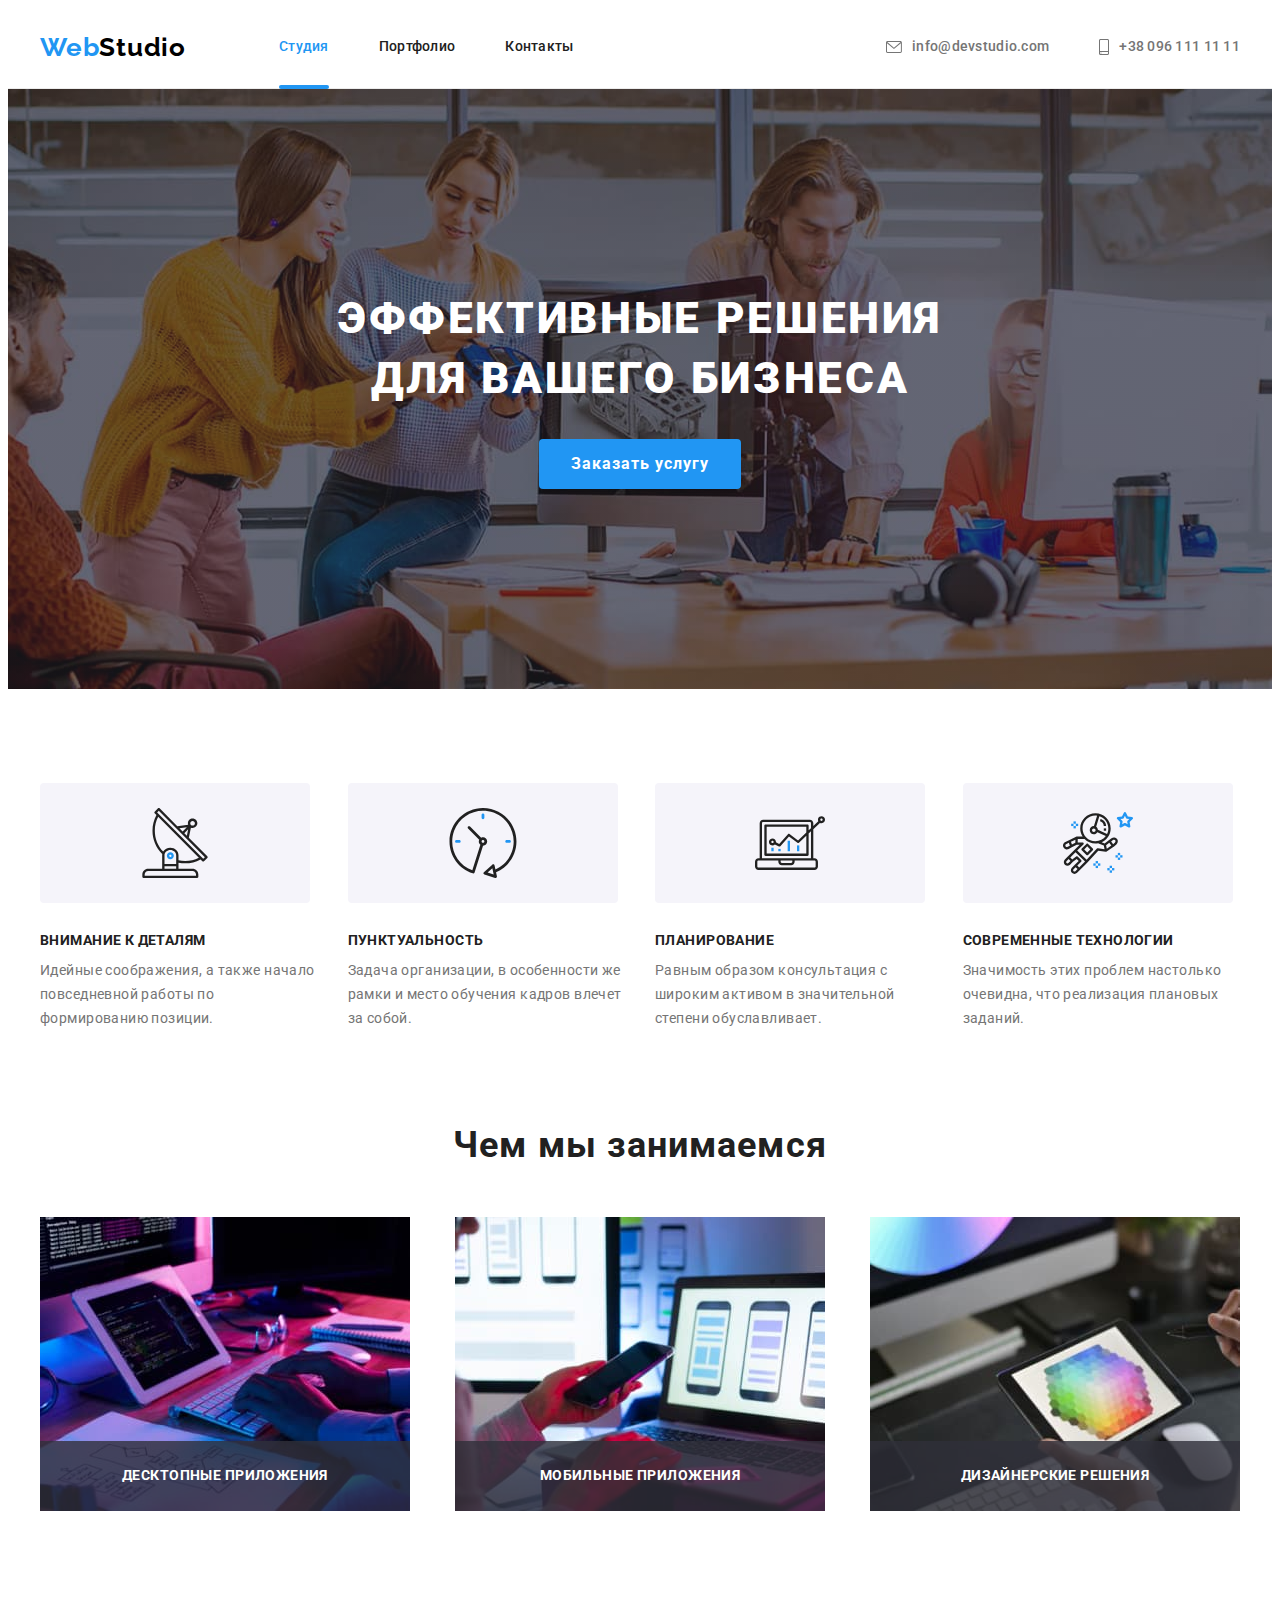
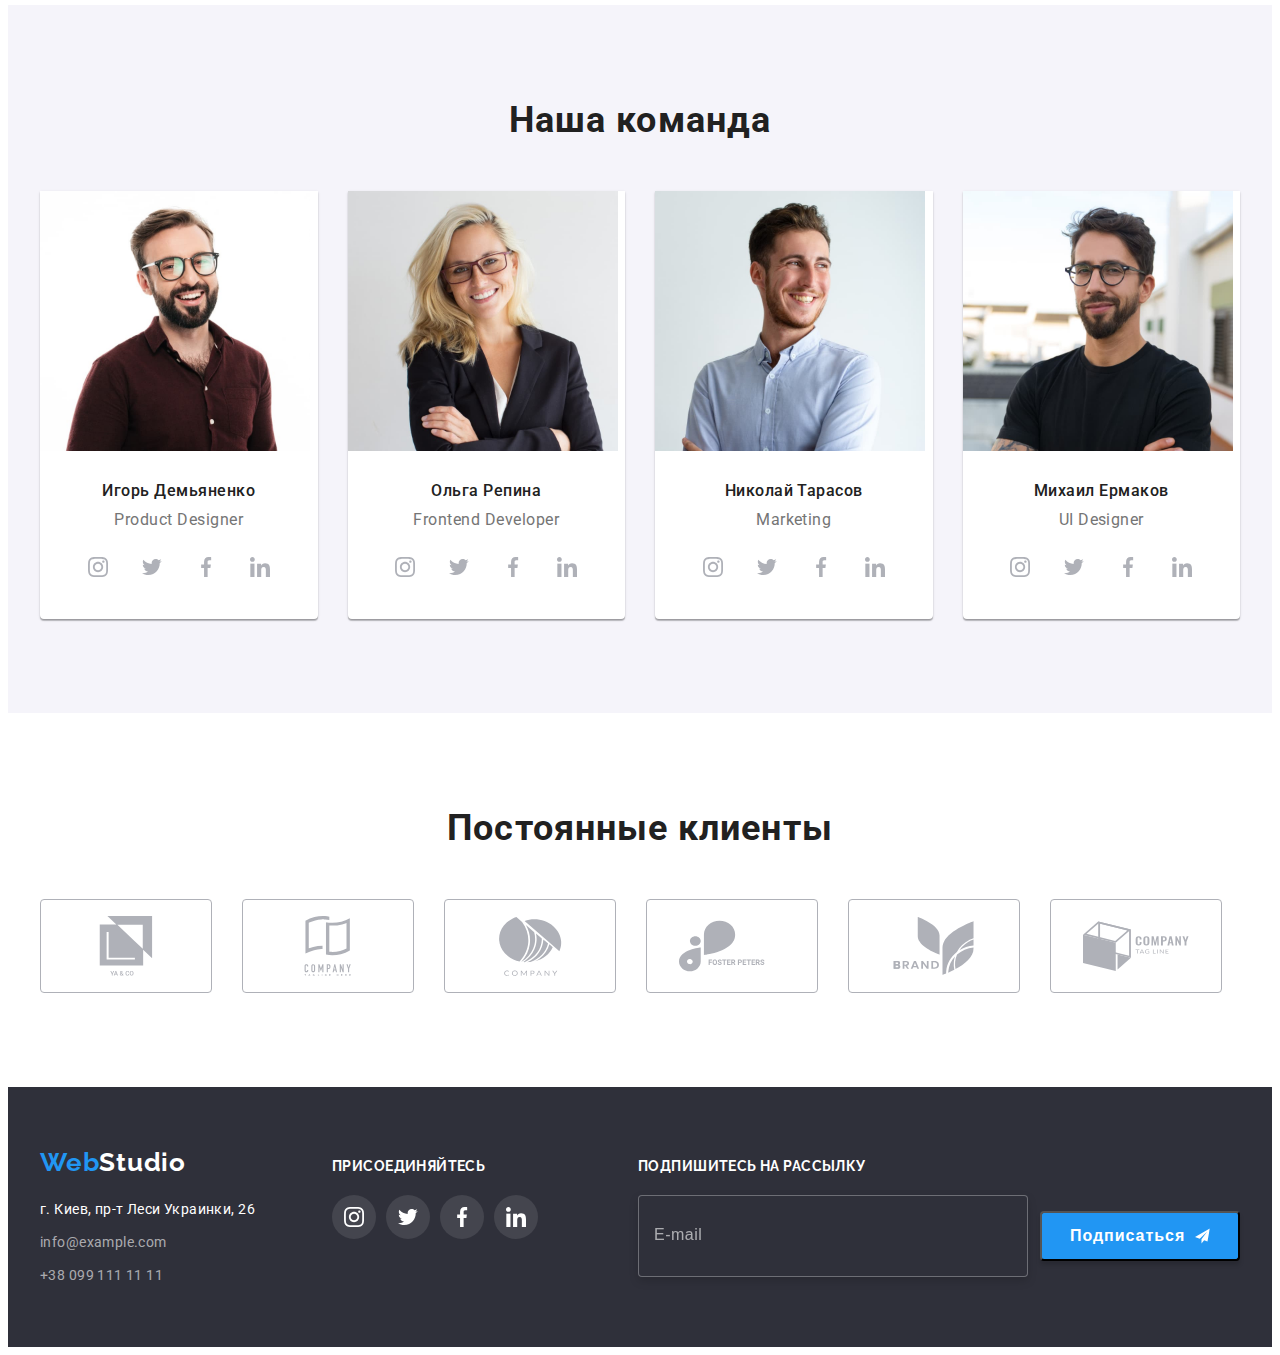
==== index.html @ 734424af "From HM#5" ====
<!DOCTYPE html>
<html lang="ru">

<head>
    <meta charset="UTF-8">
    <meta http-equiv="X-UA-Compatible" content="IE=edge">
    <meta name="viewport" content="width=device-width, initial-scale=1.0">
    <title>WebStudio</title>
    <link href="https://fonts.googleapis.com/css2?family=Raleway:wght@700&family=Roboto:wght@400;500;700;900&display=swap"
        rel="stylesheet">
    <link rel="stylesheet" href="https://cdnjs.cloudflare.com/ajax/libs/modern-normalize/1.1.0/modern-normalize.min.css"
        integrity="sha512-wpPYUAdjBVSE4KJnH1VR1HeZfpl1ub8YT/NKx4PuQ5NmX2tKuGu6U/JRp5y+Y8XG2tV+wKQpNHVUX03MfMFn9Q=="
        crossorigin="anonymous" referrerpolicy="no-referrer" />
    <link rel="stylesheet" href="./css/styles.css">
</head>

<body>

    <!-- Header -->

    <header class="page-header">
        <div class="container page-header-container">
            <nav class="navigation">
                <a class="logo-page-header link" href="./index.html" title="WebStudio">Web<span class="logo-theme-light">Studio</span></a>
                <ul class="menu list">
                    <li class="menu-item"><a class="menu-link link-current link" href="./index.html" title="Студия">Студия</a>
                    </li>
                    <li class="menu-item"><a class="menu-link link" href="./portfolio.html" title="Портфолио">Портфолио</a></li>
                    <li class="menu-item"><a class="menu-link link" href="" title="Контакты">Контакты</a></li>
                </ul>
            </nav>
            
            <ul class="list page-header-list">
                <li class="menu-item"><a class="page-header-email link" href="mailto:info@devstudio.com">
                    <svg class="email-icon">
                        <use href="./images/sprite.svg#icon-envelope"></use>
                    </svg>info@devstudio.com</a>
                </li>
                <li class="menu-item"><a class="page-header-phone-number link" href="tel:+380961111111">
                    <svg class="phone-icon">
                        <use href="./images/sprite.svg#icon-smartphone"></use>
                    </svg>+38 096 111 11 11</a>
                </li>
            </ul>
        </div>
    </header>

    <main>

        <!-- Hero -->

        <section class="hero">
            <div class="container">
                <h1 class="hero-title">Эффективные решения <span class="hero-title-part">для вашего бизнеса</span></h1>
                <button class="hero-btn" type="button" data-modal-open>Заказать услугу</button>
            </div>
        </section>

        <!-- Advantages -->

        <section class="section">
            <div class="container">
                <h2 class="visually-hidden">Преимущества</h2>
                <ul class="advantages-list list">
                    <li class="advantages-item">
                        <div class="advantages-img">
                            <svg class="advantages-icon">
                                <use href="./images/sprite.svg#icon-antenna"></use>
                            </svg>
                        </div>
                        <h3 class="advantages-item-name">Внимание к деталям</h3>
                        <p class="advantages-descr">Идейные соображения, а также начало повседневной работы по формированию позиции.</p>
                    </li>
                    <li class="advantages-item">
                        <div class="advantages-img">
                            <svg class="advantages-icon">
                                <use href="./images/sprite.svg#icon-clock"></use>
                            </svg>
                        </div>

                        <h3 class="advantages-item-name">Пунктуальность</h3>
                        <p class="advantages-descr">Задача организации, в особенности же рамки и место обучения кадров влечет за собой.
                        </p>
                    </li>
                    <li class="advantages-item">
                        <div class="advantages-img">
                            <svg class="advantages-icon">
                                <use href="./images/sprite.svg#icon-diagram"></use>
                            </svg>
                        </div>
                        <h3 class="advantages-item-name">Планирование</h3>
                        <p class="advantages-descr">Равным образом консультация с широким активом в значительной степени обуславливает.
                        </p>
                    </li>
                    <li class="advantages-item">
                        <div class="advantages-img">
                            <svg class="advantages-icon">
                                <use href="./images/sprite.svg#icon-astronaut"></use>
                            </svg>
                        </div>
                        <h3 class="advantages-item-name">Современные технологии</h3>
                        <p class="advantages-descr">Значимость этих проблем настолько очевидна, что реализация плановых заданий.</p>
                    </li>
                </ul>
            </div>
        </section>

        <!-- Doing -->

        <section class="section doings">
            <div class="container">
                <h2 class="doings-title">Чем мы занимаемся</h2>
                <ul class="doings-list list">
                    <li class="doings-item">
                        <div class="doings-item-box">
                            <img class="doings-item-img" src="./images/1-doing/box-1.jpg" alt="Верстка" width="370" height="294">
                            <p class="doings-item-type">Десктопные приложения</p>
                        </div>
                    </li>
                    <li class="doings-item">
                        <div class="doings-item-box">
                            <img class="doings-item-img" src="./images/1-doing/box-2.jpg" alt="Стили" width="370" height="294">
                            <p class="doings-item-type">Мобильные приложения</p>
                        </div>
                    </li>
                    <li class="doings-item">
                        <div class="doings-item-box">
                            <img class="doings-item-img" src="./images/1-doing/box-3.jpg" alt="Дизайн" width="370" height="294">
                            <p class="doings-item-type">Дизайнерские решения</p>
                        </div>
                    </li>
                </ul>
            </div>
        </section>

        <!-- Our team -->

        <section class="section our-team">
            <div class="container">
                <h2 class="our-team-title">Наша команда</h2>
                <ul class="our-team-list list">
                    <li class="our-team-item">
                        <img class="our-team-img" src="./images/1-our-team/igor-demianenko.jpg" alt="Портрет Игорь Демьяненко"
                            width="270" height="260">
                        <div class="our-team-description">
                            <h3 class="our-team-name">Игорь Демьяненко</h3>
                            <p class="our-team-prof" lang="en">Product Designer</p>
                            <ul class="social-list list">
                                <li class="social-list-item">
                                    <a href="" class="social-list-link">
                                        <svg class="social-list-icon" width="20" height="20">
                                            <use href="./images/sprite.svg#icon-instagram"></use>
                                        </svg>
                                    </a>
                                </li>
                                <li class="social-list-item">
                                    <a href="" class="social-list-link">
                                        <svg class="social-list-icon" width="20" height="20">
                                            <use href="./images/sprite.svg#icon-twitter"></use>
                                        </svg>
                                    </a>
                                </li>
                                <li class="social-list-item">
                                    <a href="" class="social-list-link">
                                        <svg class="social-list-icon" width="20" height="20">
                                            <use href="./images/sprite.svg#icon-facebook"></use>
                                        </svg>
                                    </a>
                                </li>
                                <li class="social-list-item">
                                    <a href="" class="social-list-link">
                                        <svg class="social-list-icon" width="20" height="20">
                                            <use href="./images/sprite.svg#icon-linkedin"></use>
                                        </svg>
                                    </a>
                                </li>
                            </ul>
                        </div>
                    </li>
                    <li class="our-team-item">
                        <img class="our-team-img" src="./images/1-our-team/olga-repina.jpg" alt="Портрет Ольга Репина" width="270"
                            height="260">
                        <div class="our-team-description">
                            <h3 class="our-team-name">Ольга Репина</h3>
                            <p class="our-team-prof" lang="en">Frontend Developer</p>
                            <ul class="social-list list">
                                <li class="social-list-item">
                                    <a href="" class="social-list-link">
                                        <svg class="social-list-icon" width="20" height="20">
                                            <use href="./images/sprite.svg#icon-instagram"></use>
                                        </svg>
                                    </a>
                                </li>
                                <li class="social-list-item">
                                    <a href="" class="social-list-link">
                                        <svg class="social-list-icon" width="20" height="20">
                                            <use href="./images/sprite.svg#icon-twitter"></use>
                                        </svg>
                                    </a>
                                </li>
                                <li class="social-list-item">
                                    <a href="" class="social-list-link">
                                        <svg class="social-list-icon" width="20" height="20">
                                            <use href="./images/sprite.svg#icon-facebook"></use>
                                        </svg>
                                    </a>
                                </li>
                                <li class="social-list-item">
                                    <a href="" class="social-list-link">
                                        <svg class="social-list-icon" width="20" height="20">
                                            <use href="./images/sprite.svg#icon-linkedin"></use>
                                        </svg>
                                    </a>
                                </li>
                            </ul>
                        </div>
                    </li>
                    <li class="our-team-item">
                        <img class="our-team-img" src="./images/1-our-team/nikolay-tarasov.jpg" alt="Портрет Николай Тарасов"
                            width="270" height="260">
                        <div class="our-team-description">
                            <h3 class="our-team-name">Николай Тарасов</h3>
                            <p class="our-team-prof" lang="en">Marketing</p>
                            <ul class="social-list list">
                                <li class="social-list-item">
                                    <a href="" class="social-list-link">
                                        <svg class="social-list-icon" width="20" height="20">
                                            <use href="./images/sprite.svg#icon-instagram"></use>
                                        </svg>
                                    </a>
                                </li>
                                <li class="social-list-item">
                                    <a href="" class="social-list-link">
                                        <svg class="social-list-icon" width="20" height="20">
                                            <use href="./images/sprite.svg#icon-twitter"></use>
                                        </svg>
                                    </a>
                                </li>
                                <li class="social-list-item">
                                    <a href="" class="social-list-link">
                                        <svg class="social-list-icon" width="20" height="20">
                                            <use href="./images/sprite.svg#icon-facebook"></use>
                                        </svg>
                                    </a>
                                </li>
                                <li class="social-list-item">
                                    <a href="" class="social-list-link">
                                        <svg class="social-list-icon" width="20" height="20">
                                            <use href="./images/sprite.svg#icon-linkedin"></use>
                                        </svg>
                                    </a>
                                </li>
                            </ul>
                        </div>
                    </li>
                    <li class="our-team-item">
                        <img class="our-team-img" src="./images/1-our-team/mikhail-ermakov.jpg" alt="Портрет Михаил Ермаков" width="270"
                            height="260">
                            <div class="our-team-description">
                                <h3 class="our-team-name">Михаил Ермаков</h3>
                                <p class="our-team-prof" lang="en">UI Designer</p>
                                <ul class="social-list list">
                                    <li class="social-list-item">
                                        <a href="" class="social-list-link">
                                            <svg class="social-list-icon" width="20" height="20">
                                                <use href="./images/sprite.svg#icon-instagram"></use>
                                            </svg>
                                        </a>
                                    </li>
                                    <li class="social-list-item">
                                        <a href="" class="social-list-link">
                                            <svg class="social-list-icon" width="20" height="20">
                                                <use href="./images/sprite.svg#icon-twitter"></use>
                                            </svg>
                                        </a>
                                    </li>
                                    <li class="social-list-item">
                                        <a href="" class="social-list-link">
                                            <svg class="social-list-icon" width="20" height="20">
                                                <use href="./images/sprite.svg#icon-facebook"></use>
                                            </svg>
                                        </a>
                                    </li>
                                    <li class="social-list-item">
                                        <a href="" class="social-list-link">
                                            <svg class="social-list-icon" width="20" height="20">
                                                <use href="./images/sprite.svg#icon-linkedin"></use>
                                            </svg>
                                        </a>
                                    </li>
                                </ul>
                            </div>
                    </li>
                </ul>
            </div>
        </section>
    </main>

        <!-- Clients -->
        
        <section class="section clients">
            <div class="container">
                <h2 class="clients-title">Постоянные клиенты</h2>
                <ul class="clients-list list">
                    <li class="clients-item">                     
                        <a href="" class="clients-list-link">
                            <svg class="clients-list-icon">
                                <use href="./images/sprite.svg#icon-group-1"></use>
                            </svg>
                        </a>                       
                    </li>
                    <li class="clients-item">
                        <a href="" class="clients-list-link">
                            <svg class="clients-list-icon">
                                <use href="./images/sprite.svg#icon-group-2"></use>
                            </svg>
                        </a>
                    </li>
                    <li class="clients-item">
                        <a href="" class="clients-list-link">
                            <svg class="clients-list-icon">
                                <use href="./images/sprite.svg#icon-group-3"></use>
                            </svg>
                        </a>
                    </li>
                    <li class="clients-item">
                        <a href="" class="clients-list-link">
                            <svg class="clients-list-icon">
                                <use href="./images/sprite.svg#icon-group-4"></use>
                            </svg>
                        </a>
                    </li>
                    <li class="clients-item">
                        <a href="" class="clients-list-link">
                            <svg class="clients-list-icon">
                                <use href="./images/sprite.svg#icon-group-5"></use>
                            </svg>
                        </a>
                    </li>
                    <li class="ckients-item">
                        <a href="" class="clients-list-link">
                            <svg class="clients-list-icon">
                                <use href="./images/sprite.svg#icon-group-6"></use>
                            </svg>
                        </a>
                    </li>
                </ul>
            </div>
        </section>


    <!-- Footer -->

    <footer class="footer">
        <div class="container footer-container">
            <div class="footer-left">
                <a class="logo-footer link" href="./index.html" title="WebStudio">Web<span
                        class="logo-theme-dark">Studio</span></a>
                <address class="address-footer">
                    <ul class="address-footer-list list">
                        <li class="address-footer-item"><a class="address-footer-item-link address-map link"
                                href="https://goo.gl/maps/jzeL1Wrc32j8jV9C7">г. Киев, пр-т Леси Украинки, 26</a></li>
                        <li class="address-footer-item"><a class="address-footer-item-link address-email link"
                                href="mailto:info@example.com">info@example.com</a></li>
                        <li class="address-footer-item"><a class="address-footer-item-link address-phone-number link"
                                href="tel:+380991111111">+38 099 111 11 11</a></li>
                    </ul>
                </address>
            </div>
            <div class="footer-social-link">
                <p class="footer-social-link-title">присоединяйтесь</p>
                <ul class="footer-social-list list">
                    <li class="footer-social-list-item">
                        <a href="" class="footer-social-list-link">
                            <svg class="footer-social-list-icon" width="20" height="20">
                                <use href="./images/sprite.svg#icon-instagram"></use>
                            </svg>
                        </a>
                    </li>
                    <li class="footer-social-list-item">
                        <a href="" class="footer-social-list-link">
                            <svg class="footer-social-list-icon" width="20" height="20">
                                <use href="./images/sprite.svg#icon-twitter"></use>
                            </svg>
                        </a>
                    </li>
                    <li class="footer-social-list-item">
                        <a href="" class="footer-social-list-link">
                            <svg class="footer-social-list-icon" width="20" height="20">
                                <use href="./images/sprite.svg#icon-facebook"></use>
                            </svg>
                        </a>
                    </li>
                    <li class="footer-social-list-item">
                        <a href="" class="footer-social-list-link">
                            <svg class="footer-social-list-icon" width="20" height="20">
                                <use href="./images/sprite.svg#icon-linkedin"></use>
                            </svg>
                        </a>
                    </li>
                </ul>
            </div>
            <div class="footer-subscribe">
                <p class="footer-subscribe-title">подпишитесь на рассылку</p>
                <form name="subscribe-form" class="footer-subscribe-form">
                    <label class="footer-subscribe-enter-email visually-hidden">Введите ваш имейл</label>
                    <span class="footer-subcribe-elements">
                        <input type="email" name="email" placeholder="E-mail" class="footer-subscribe-input"/>
                        <button type="submit" class="footer-subscribe-button">Подписаться
                            <svg class="icon-send" width="24" height="24">
                                <use href="./images/icons.svg#icon-send"></use>
                            </svg>
                        </button>
                    </span>
                </form>
            </div>
        </div>
    </footer>

    <!-- Backdrop -->

    <div class="backdrop is-hidden" data-modal>
        <div class="modal">
            <button type="button" class="modal-close-btn" data-modal-close>
                <svg class="modal-close-btn-icon" width="18" height="18">
                    <use href="./images/sprite.svg#icon-close"></use>
                </svg>
        
            </button>
        </div>
    </div>

    <script src="./js/modal.js"></script>
</body>

</html>
---- css/styles.css ----
:root {
    --main-color: #212121;
    --accent-color: #2196F3;
    --second-color: #757575;
    --third-color: #ffffff;
    --fourth-color: rgba(255, 255, 255, .6);
    --icon-color: #AFB1B8;
    --background-accent-color: #2196F3;
    --background-second-color: #188CE8;
    --background-third-color: #2F303A;
    --background-fourth-color: #C4C4C4;
}

/* ===== СБРОС ЗНАЧЕНИЯ БРАУЗЕРОВ ПО УМОЛЧАНИЮ ===== */

h1,
h2,
h3,
p {
    margin-top: 0;
    margin-bottom: 0;
}

ul,
ol {
    margin-top: 0;
    margin-bottom: 0;
    padding-left: 0;
}

img {
    display: block;
    max-width: 100%;
    height: auto;
}

.list {
    list-style: none;
}

.link {
    text-decoration: none;
}

body {
    font-family: 'Roboto', sans-serif;
    color: var(--main-color);
}

/* ===== /СБРОС ЗНАЧЕНИЯ БРАУЗЕРОВ ПО УМОЛЧАНИЮ =====*/

/* ===== ОБЩЕЕ =====*/

.container {
    width: 1200px;
    margin-left: auto;
    margin-right: auto;
    padding-left: 15px;
    padding-right: 15px;
}

.section {
    padding-top: 94px;
    padding-bottom: 94px;
}

/* ===== /ОБЩЕЕ =====*/

/* ========== LOGO ========== */

.logo-page-header {
    display: block;
    margin-right: 93px;
    padding-top: 24px;
    padding-bottom: 25px;

    font-family: 'Raleway', sans-serif;
    font-weight: 700;
    font-size: 26px;
    line-height: 1.19;
    letter-spacing: 0.03em;
    color: var(--accent-color);

}

.logo-theme-light {
    color: #000000;
}

.logo-theme-dark {
    color: #FFFFFF;
}

/* ========== /LOGO ========== */

/* ========== HEADER ========== */

.page-header {
    border-bottom: 1px solid #ECECEC;
}

.page-header-container {
    display: flex;
    align-items: center;
    justify-content: space-between;
}

.navigation {
    display: flex;
    align-items: center;
}

.menu {
    display: flex;
    align-items: center;
}

.page-header-list {
    display: flex;
    align-items: center;
}

.page-header-item:not(:last-child) {
    margin-right: 50px;
}

.menu-item:not(:last-child) {
    margin-right: 50px;
}

.menu-link {
    display: block;
    padding-top: 24px;
    padding-bottom: 25px;

    color: #212121;
    font-weight: 500;
    font-size: 14px;
    line-height: 1.14;
    letter-spacing: 0.02em;
    transition: color 250ms cubic-bezier(0.4, 0, 0.2, 1);
}

.menu-link:hover,
.menu-link:focus {
    color: var(--accent-color);
}

.link-current {
    position: relative;
    color: var(--accent-color);
}

.link-current::after {
    position: absolute;
    bottom: -8.5px;
    left: 0;
    display: block;
    width: 100%;
    height: 4px;
    border-radius: 2px;
    background-color: var(--accent-color);

    content: "";
}

.page-header-email {
    display: flex;
    align-items: center;
    padding-top: 24px;
    padding-bottom: 25px;

    font-weight: 500;
    font-size: 14px;
    line-height: 1.14;
    letter-spacing: 0.02em;
    color: var(--second-color);
    transition: color 250ms cubic-bezier(0.4, 0, 0.2, 1);
}

.email-icon {
    width: 16px;
    height: 12px;
    margin-right: 10px;
    fill: currentColor;
    transition: fill 250ms cubic-bezier(0.4, 0, 0.2, 1);
}

.phone-icon {
    width: 10px;
    height: 16px;
    margin-right: 10px;
    fill: currentColor;
    transition: fill 250ms cubic-bezier(0.4, 0, 0.2, 1);
}

.page-header-email:hover .email-icon,
.page-header-email:focus .email-icon {
    fill: var(--accent-color);
}

.page-header-email:hover,
.page-header-email:focus {
    color: var(--accent-color);
}

.page-header-phone-number {
    display: flex;
    align-items: center;
    padding-top: 24px;
    padding-bottom: 25px;

    font-weight: 500;
    font-size: 14px;
    line-height: 1.14;
    letter-spacing: 0.02em;
    color: var(--second-color);
    transition: color 250ms cubic-bezier(0.4, 0, 0.2, 1);
}

.page-header-phone-number:hover .phone-icon,
.page-header-phone-number:focus .phone-icon {
    fill: var(--accent-color);
}

.page-header-phone-number:hover,
.page-header-phone-number:focus {
    color: var(--accent-color);
}

/* ========== /HEADER ========== */

/* ========== HERO ========== */

.hero {
    text-align: center;
    padding-top: 200px;
    padding-bottom: 200px;
    margin-left: auto;
    margin-right: auto;
    max-width: 1600px;

    background-image: linear-gradient(rgba(47, 48, 58, 0.4), rgba(47, 48, 58, 0.4)), url("../images/1-hero/hero-bg.jpg");
    background-color: var(--background-fourth-color);
    background-size: cover;
    background-position: 50% 50%;
    background-repeat: no-repeat;
}

.hero-title {
    margin-bottom: 30px;

    font-weight: 900;
    font-size: 44px;
    line-height: 1.36;
    letter-spacing: 0.06em;
    text-transform: uppercase;
    color: #FFFFFF;
}

.hero-title-part {
    display: block;
}

.hero-btn {
    min-width: 200px;
    padding: 10px 32px;

    font-family: inherit;
    font-weight: 700;
    font-size: 16px;
    line-height: 1.88;
    letter-spacing: 0.06em;
    cursor: pointer;
    color: var(--third-color);
    background: var(--background-accent-color);
    box-shadow: 0px 4px 4px rgba(0, 0, 0, 0.15);
    border: 0px;
    border-radius: 4px;
    transition: background-color 250ms cubic-bezier(0.4, 0, 0.2, 1);
}

.hero-btn:hover,
.hero-btn:focus {
    background-color: var(--background-second-color);
    box-shadow: 0px 4px 4px rgba(0, 0, 0, 0.15);
    border-radius: 4px;
}

/* ========== /HERO ========== */

/* ========== ADVANTAGES ========== */

.advantages-list {
    display: flex;
    flex-wrap: wrap;
}

.visually-hidden {
    position: absolute;
    width: 1px;
    height: 1px;
    margin: -1px;
    border: 0;
    padding: 0;
    white-space: nowrap;
    clip-path: inset(100%);
    clip: rect(0 0 0 0);
    overflow: hidden;
}

.advantages-item {
    flex-basis: calc((100% - 90px) / 4);
}

.advantages-item:not(:nth-child(4n)) {
    margin-right: 30px;
}

.advantages-img {
    display: flex;
    justify-content: center;
    align-items: center;

    margin-bottom: 30px;
    width: 270px;
    height: 120px;
    background: #F5F4FA;
    border-radius: 4px;
}

.advantages-icon {
    width: 70px;
    height: 70px;
    fill: var(--main-color);
}

.advantages-item-name {
    margin-bottom: 10px;

    font-weight: 700;
    font-size: 14px;
    line-height: 1.14;
    letter-spacing: 0.03em;
    text-transform: uppercase;
}

.advantages-descr {
    font-size: 14px;
    line-height: 1.71;
    letter-spacing: 0.03em;
    color: var(--second-color);
}

/* ========== /ADVANTAGES ========== */

/* ========== DOINGS ========== */

.doings {
    padding-top: 0px;
}

.doings-title {
    margin-bottom: 50px;

    font-weight: 700;
    font-size: 36px;
    line-height: 1.17;
    text-align: center;
    letter-spacing: 0.03em;
}

.doings-list {
    display: flex;
    justify-content: space-between;
}

.doings-item:not(:nth-child(3n)) {
    margin-right: 30px;
}

.doings-item-box {
    position: relative;
}

.doings-item-type {
    display: flex;
    justify-content: center;
    align-items: center;
    width: 100%;
    height: 70px;

    position: absolute;
    bottom: 0;
    left: 0;

    font-weight: 700;
    font-size: 14px;
    line-height: 1.14;
    letter-spacing: 0.03em;
    text-transform: uppercase;
    color: var(--third-color);
    background: rgba(47, 48, 58, 0.8);
}

/* ========== /DOINGS ========== */

/* ========== OUR TEAM ========== */

.our-team {
    background-color: #F5F4FA;
}

.our-team-title {
    margin-bottom: 50px;

    font-weight: 700;
    font-size: 36px;
    line-height: 1.17;
    text-align: center;
    letter-spacing: 0.03em;
}

.our-team-list {
    display: flex;
    flex-wrap: wrap;

}

.our-team-item {
    flex-basis: calc((100% - 90px) / 4);

    background: var(--third-color);
    box-shadow: 0px 1px 3px rgba(0, 0, 0, 0.12), 0px 1px 1px rgba(0, 0, 0, 0.14), 0px 2px 1px rgba(0, 0, 0, 0.2);
    border-radius: 0px 0px 4px 4px;
}

.our-team-item:not(:nth-child(4n+4)) {
    margin-right: 30px;
}

.our-team-description {
    padding-top: 30px;
    padding-bottom: 30px;
}

.our-team-name {
    margin-bottom: 10px;

    font-weight: 500;
    font-size: 16px;
    line-height: 1.19;
    text-align: center;
    letter-spacing: 0.03em;
}

.our-team-prof {
    margin-bottom: 16px;

    font-size: 16px;
    line-height: 1.19;
    text-align: center;
    letter-spacing: 0.03em;
    color: var(--second-color);
}

.social-list {
    display: flex;
    justify-content: center;
}

.social-list-icon {
    fill: var(--icon-color);
    transition: fill 250ms cubic-bezier(0.4, 0, 0.2, 1);
}

.social-list-item:not(:last-child) {
    margin-right: 10px;
}

.social-list-link {
    display: flex;
    justify-content: center;
    align-items: center;

    width: 44px;
    height: 44px;
    border-radius: 50%;
    background-color: transparent;
    transition: background-color 250ms cubic-bezier(0.4, 0, 0.2, 1);
}

.social-list-link:hover,
.social-list-link:focus {
    background-color: var(--accent-color);
}

.social-list-link:hover .social-list-icon,
.social-list-link:focus .social-list-icon {
    fill: var(--third-color);
}

/* ========== /OUR TEAM ========== */

/* ========== CLIENTS ========== */

.clients-title {
    margin-bottom: 50px;

    font-weight: 700;
    font-size: 36px;
    line-height: 42px;
    text-align: center;
    letter-spacing: 0.03em;
}

.clients-list {
    display: flex;
}

.clients-list-link {
    display: flex;
    justify-content: center;
    align-items: center;

    width: 170px;
    height: 92px;
    border: 1px solid var(--icon-color);
    border-radius: 4px;
    color: var(--icon-color);
    transition: border 250ms cubic-bezier(0.4, 0, 0.2, 1);
}

.clients-item:not(:last-child) {
    margin-right: 30px;
}

.clients-list-icon {
    width: 106px;
    height: 60px;
    fill: currentColor;
    transition: fill 250ms cubic-bezier(0.4, 0, 0.2, 1);
}

.clients-list-link:hover,
.clients-list-link:focus {
    border: 1px solid var(--accent-color);
}

.clients-list-link:hover .clients-list-icon,
.clients-list-link:focus .clients-list-icon {
    fill: var(--accent-color);
}

/* ========== /CLIENTS ========== */


/* ========== portfolio.html SECTION OUR PROJECTS ========== */

.section-filter-list {
    display: flex;
    justify-content: center;
    align-items: flex-start;
    margin-bottom: 50px;
}

.section-filter-item:not(:nth-child(5n)) {
    margin-right: 8px;
}

.section-filter-button {
    padding: 6px 22px;

    font-family: inherit;
    font-weight: 500;
    font-size: 16px;
    line-height: 1.63;
    text-align: center;
    letter-spacing: 0.03em;
    cursor: pointer;
    border: 0px;
    border-radius: 4px;
    transition: background-color 250ms cubic-bezier(0.4, 0, 0.2, 1),
        color 250ms cubic-bezier(0.4, 0, 0.2, 1),
        box-shadow 250ms cubic-bezier(0.4, 0, 0.2, 1),
        border-radius 250ms cubic-bezier(0.4, 0, 0.2, 1);
}

.section-filter-button:hover,
.section-filter-button:focus {
    background-color: var(--background-accent-color);
    color: var(--third-color);
    box-shadow: 0px 3px 1px rgba(0, 0, 0, 0.1), 0px 1px 2px rgba(0, 0, 0, 0.08), 0px 2px 2px rgba(0, 0, 0, 0.12);
    border-radius: 4px;
}

.our-projects {
    display: flex;
    flex-wrap: wrap;
}

.our-projects-item {
    flex-basis: calc((100% - 60px) / 3);
    margin-bottom: 30px;
}

.our-projects-card {
    display: block;
    transition: box-shadow 250ms cubic-bezier(0.4, 0, 0.2, 1);
}

.our-projects-card:hover,
.our-projects-card:focus {
    box-shadow: 0px 1px 1px rgba(0, 0, 0, 0.12), 0px 4px 4px rgba(0, 0, 0, 0.06), 1px 4px 6px rgba(0, 0, 0, 0.16);
}

.our-projects-img-wrapper {
    position: relative;
    overflow: hidden;
}

.our-projects-card-overlay {
    position: absolute;
    top: 0;
    left: 0;

    padding: 63px 24px;

    width: 100%;
    height: 100%;
    font-weight: 400;
    font-size: 18px;
    line-height: 1.56;
    letter-spacing: 0.03em;
    color: var(--third-color);
    background-color: rgba(33, 150, 243, 0.9);
    overflow: auto;

    transform: translateY(100%);
    transition: transform 250ms cubic-bezier(0.4, 0, 0.2, 1);
}

.our-projects-card:hover .our-projects-card-overlay,
.our-projects-card:focus .our-projects-card-overlay {
    transform: translateY(0%);
}

.our-projects-item:not(:nth-child(3n)) {
    margin-right: 30px;
}

.our-projects-item:nth-last-child(-n + 3) {
    margin-bottom: 0px;
}

.our-project-description {
    padding: 20px 24px;

    border-right: 1px solid #EEEEEE;
    ;
    border-bottom: 1px solid #EEEEEE;
    ;
    border-left: 1px solid #EEEEEE;
    ;
}

.project-name {
    margin-bottom: 4px;

    font-weight: 700;
    font-size: 18px;
    line-height: 2;
    letter-spacing: 0.06em;
    color: var(--main-color);
}

.project-type {
    font-size: 16px;
    line-height: 1.88;
    letter-spacing: 0.03em;
    color: var(--second-color);
}

/* ========== /portfolio.html SECTION OUR PROJECTS ========== */

/* ========== FOOTER ========== */

.footer {
    display: flex;
    margin-left: auto;
    margin-right: auto;
    padding-top: 60px;
    padding-bottom: 60px;

    background-color: var(--background-third-color);
}

.footer-container {
    display: flex;
    align-items: baseline;
    justify-content: space-between;
}

.footer-left {
    margin-right: 70px;
}

.logo-footer {
    display: block;

    font-family: 'Raleway', sans-serif;
    font-weight: 700;
    font-size: 26px;
    line-height: 1.19;
    letter-spacing: 0.03em;
    color: var(--accent-color);
}

.address-map {
    color: var(--third-color);
}

.address-email,
.address-phone-number {
    color: var(--fourth-color);
}

.address-footer {
    margin-top: 20px;
}

.address-footer-item:not(:last-child) {
    margin-bottom: 9px;
}

.address-footer-item-link {
    font-family: 'Roboto', sans-serif;
    font-style: normal;
    font-size: 14px;
    line-height: 1.71;
    letter-spacing: 0.03em;
    transition: color 250ms cubic-bezier(0.4, 0, 0.2, 1);
}

.address-footer-item-link:hover,
.address-footer-item-link:focus {
    color: var(--accent-color);
}

.footer-social-link-title {
    margin-bottom: 20px;

    font-family: 'Raleway', sans-serif;
    font-weight: 700;
    font-size: 14px;
    line-height: 1.14;
    letter-spacing: 0.03em;
    text-transform: uppercase;
    color: var(--third-color);
}

.footer-social-link {
    margin-right: 93px;
}

.footer-social-list {
    display: flex;
    align-items: center;
}

.footer-social-list-item:not(:last-child) {
    margin-right: 10px;
}

.footer-social-list-link {
    display: flex;
    justify-content: center;
    align-items: center;

    width: 44px;
    height: 44px;
    border-radius: 50%;
    background-color: #44454E;
    transition: background-color 250ms cubic-bezier(0.4, 0, 0.2, 1);
}

.footer-social-list-link:hover,
.footer-social-list-link:focus {
    background-color: var(--accent-color);
}

.social-list-item:not(:last-child) {
    margin-right: 10px;
}

.footer-social-list-icon {
    fill: var(--third-color);
}

.footer-subcribe {
    display: flex;
    margin-left: auto;
}

.footer-subscribe-title {
    margin-bottom: 20px;

    font-family: 'Raleway', sans-serif;
    font-weight: 700;
    font-size: 14px;
    line-height: 1.14;
    letter-spacing: 0.03em;
    text-transform: uppercase;
    color: var(--third-color);
}

/* .footer-subcribe-form {
    /* display: flex;
    align-items: center;
} */


.footer-subcribe-elements {
    display: flex;
    align-items: center;
}

.footer-subscribe-input {
    display: block;
    padding: 15px;
    margin-right: 12px;
    
    width: 358px;
    height: 50px;

    color: var(--third-color);
    background-color: var(--background-third-color);
    border: 1px solid rgba(255, 255, 255, 0.3);
    filter: drop-shadow(0px 4px 4px rgba(0, 0, 0, 0.15));
    border-radius: 4px;  
}

.footer-subscribe-input:focus {
    outline: 1px solid var(--accent-color);
}

.footer-subscribe-input::placeholder {
    font-size: 16px;
    line-height: 1.25;
    letter-spacing: 0.03em;

    color: rgba(255, 255, 255, 0.6);
}

.footer-subscribe-button {
    display: flex;
    align-items: center;
    padding: 10px 28px;
    width: 200px;
    height: 50px;

    font-weight: 700;
    font-size: 16px;
    line-height: 1.87;
    letter-spacing: 0.06em;

    color: var(--third-color);
    background-color: var(--background-accent-color);
    box-shadow: 0px 4px 4px rgba(0, 0, 0, 0.15);
    border-radius: 4px;
    cursor: pointer;
}

.footer-subscribe-button:focus {
background-color: var(--background-second-color);
}

.icon-send {
    margin-left: 10px;
    fill: var(--third-color);
}


/* ========== /FOOTER ========== */

/* ========== BACKDROP ========== */

.backdrop {
    position: fixed;
    top: 0;
    left: 0;
    width: 100%;
    height: 100%;
    background-color: rgba(0, 0, 0, 0.2);
    transition: opacity 250ms cubic-bezier(0.4, 0, 0.2, 1), visibility 250ms cubic-bezier(0.4, 0, 0.2, 1);
}

.backdrop.is-hidden {
    opacity: 0;
    visibility: hidden;
    pointer-events: none;
}

.modal {
    position: absolute;
    top: 50%;
    left: 50%;
    transform: translate(-50%, -50%);

    width: 528px;
    height: 581px;
    background: #FFFFFF;
    box-shadow: 0px 1px 3px rgba(0, 0, 0, 0.12), 0px 1px 1px rgba(0, 0, 0, 0.14), 0px 2px 1px rgba(0, 0, 0, 0.2);
    border-radius: 4px; 
    
    animation-name: scale;
    animation-duration: 2000ms;
    animation-timing-function: linear;
}

@keyframes scale {
    0% {
        transform: scale(0.5);
        opacity: 0;
    }

    50% {
        transform: scale(0.75);
        opacity: 0.5;
    }

    100% {
        transform: scale(1);
        opacity: 1;
    }
}

.modal-close-btn {
    position: absolute;
    top: 8px;
    right: 8px;
    display: flex;
    justify-content: center;
    align-items: center;
    width: 30px;
    height: 30px;
    padding: 0;

    background-color: transparent;
    border: 1px solid rgba(0, 0, 0, 0.1);
    border-radius: 50%;
    cursor: pointer;

    animation-name: rotate;
    animation-duration: 2000ms;
    animation-timing-function: linear;
}

@keyframes rotate {
    0% {
        transform: rotate(0deg);
        opacity: 0;
    }

    100% {
        transform: rotate(360deg);
        opacity: 1;
    }
}

/* ========== /BACKDROP ========== */
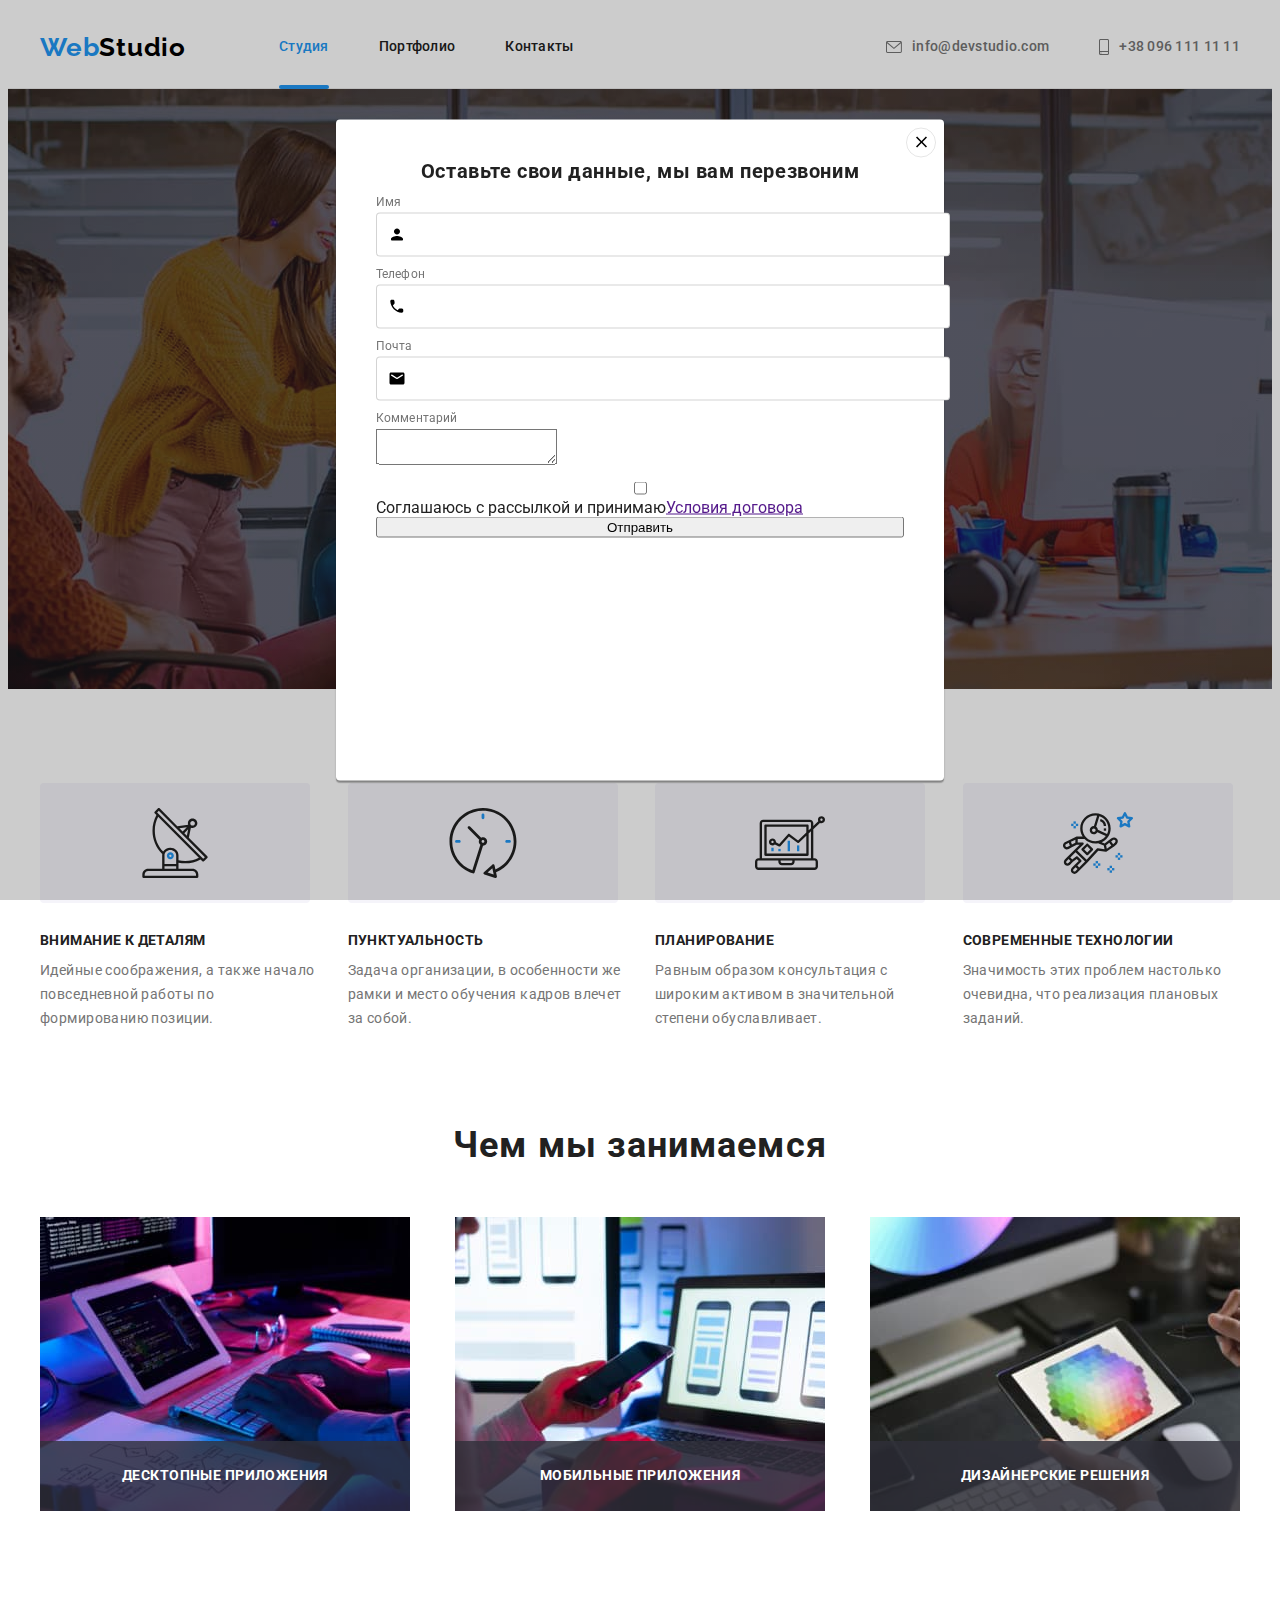
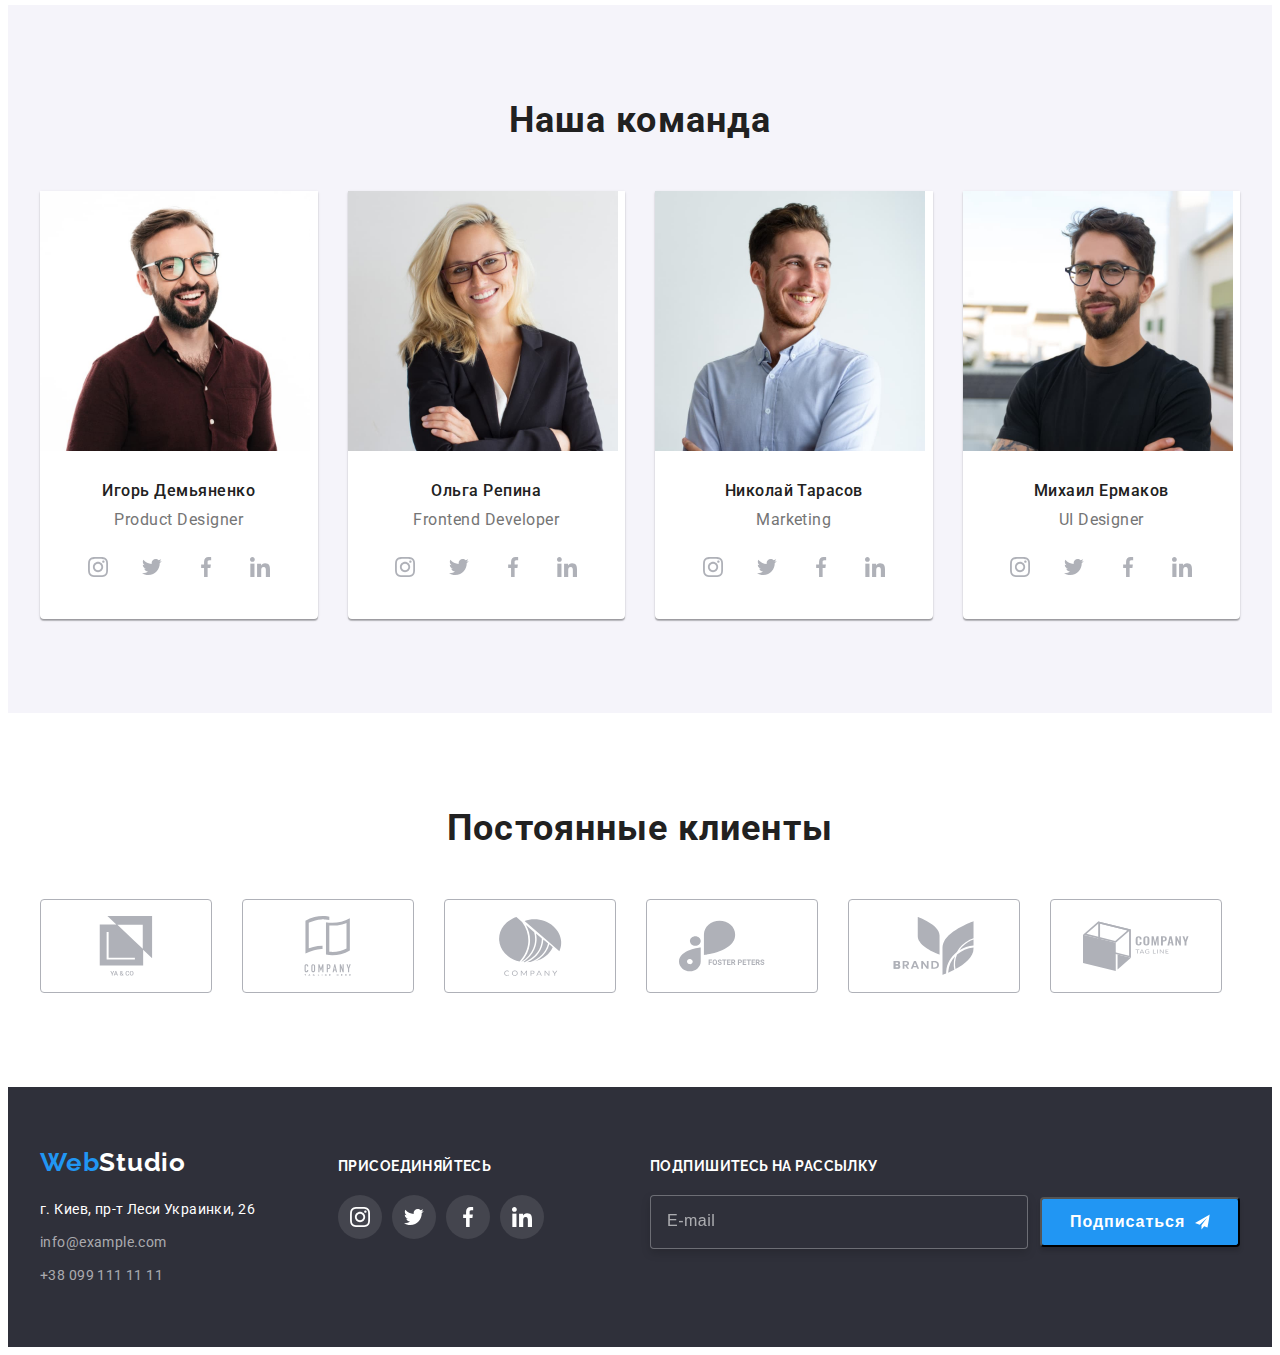
==== commit 994d504b: "Форма в процессе" ====
--- a/index.html
+++ b/index.html
@@ -406,7 +406,7 @@
                     <label class="footer-subscribe-enter-email visually-hidden">Введите ваш имейл</label>
                     <span class="footer-subcribe-elements">
                         <input type="email" name="email" placeholder="E-mail" class="footer-subscribe-input"/>
-                        <button type="submit" class="footer-subscribe-button">Подписаться
+                        <button type="submit" class="footer-subscribe-btn">Подписаться
                             <svg class="icon-send" width="24" height="24">
                                 <use href="./images/icons.svg#icon-send"></use>
                             </svg>
@@ -419,14 +419,65 @@
 
     <!-- Backdrop -->
 
-    <div class="backdrop is-hidden" data-modal>
+    <div class="backdrop is-hidden*" data-modal>
         <div class="modal">
             <button type="button" class="modal-close-btn" data-modal-close>
                 <svg class="modal-close-btn-icon" width="18" height="18">
                     <use href="./images/sprite.svg#icon-close"></use>
-                </svg>
-        
+                </svg>        
             </button>
+            <p class="modal-call">Оставьте свои данные, мы вам перезвоним</p>
+            <form class="contact-form">
+                <label class="contact-form-field">
+                    <span class="contact-form-field-title">Имя</span>
+                    <span class="contact-form-input-wrapper">
+                        <input class="contact-form-input" type="text" required name="user-name" pattern="[a-zA-Zа-яА-Я]*" title="Елена">
+                        <svg class="contact-form-icon" width="18" height="18">
+                            <use href="./images/icons.svg#icon-person"></use>
+                        </svg>
+                    </span>
+                </label>
+                <label class="contact-form-field">
+                    <span class="contact-form-field-title">Телефон</span>
+                    <span class="contact-form-input-wrapper">
+                        <input class="contact-form-input" type="tel" required name="user-phone-number"
+                            pattern="[0-9]{3}-[0-9]{3}-[0-9]{2}-[0-9]{2}" title="xxx-xxx-xx-xx">
+                        <svg class="contact-form-icon" width="18" height="18">
+                            <use href="./images/icons.svg#icon-phone"></use>
+                        </svg>
+                    </span>
+                </label>
+                <label class="contact-form-field">
+                    <span class="contact-form-field-title">Почта</span>
+                    <span class="contact-form-input-wrapper">
+                        <input class="contact-form-input" type="email" required name="user-email">
+                        <svg class="contact-form-icon" width="18" height="18">
+                            <use href="./images/icons.svg#icon-email"></use>
+                        </svg>
+                    </span>
+                </label>
+                <label class="contact-form-field">
+                    <span class="contact-form-field-title">Комментарий</span>
+                    <textarea
+                    class="contact-form-message"
+                    placeholder="Введите текст"
+                    name="user-message">
+                    </textarea>
+                </label>
+                    <input
+                    class="contact-form-checkbox"
+                    type="checkbox"
+                    id="checkbox-policy">
+                <label
+                class="contact-form-checkbox-label"
+                for="checkbox-policy">
+                    Соглашаюсь с рассылкой и принимаю<a href="">Условия договора</a>
+                </label>
+                <button
+                    class="contact-form-btn"
+                    type="submit">Отправить
+                </button>
+            </form>
         </div>
     </div>
 
--- a/css/styles.css
+++ b/css/styles.css
@@ -827,7 +827,7 @@
 
 .footer-subscribe-input {
     display: block;
-    padding: 15px;
+    padding-left: 16px;
     margin-right: 12px;
     
     width: 358px;
@@ -837,11 +837,13 @@
     background-color: var(--background-third-color);
     border: 1px solid rgba(255, 255, 255, 0.3);
     filter: drop-shadow(0px 4px 4px rgba(0, 0, 0, 0.15));
-    border-radius: 4px;  
+    border-radius: 4px;
+    transition: border-color 250ms cubic-bezier(0.4, 0, 0.2, 1);
 }
 
 .footer-subscribe-input:focus {
-    outline: 1px solid var(--accent-color);
+    outline: none;
+    border-color: var(--accent-color);
 }
 
 .footer-subscribe-input::placeholder {
@@ -852,7 +854,7 @@
     color: rgba(255, 255, 255, 0.6);
 }
 
-.footer-subscribe-button {
+.footer-subscribe-btn {
     display: flex;
     align-items: center;
     padding: 10px 28px;
@@ -869,10 +871,11 @@
     box-shadow: 0px 4px 4px rgba(0, 0, 0, 0.15);
     border-radius: 4px;
     cursor: pointer;
-}
-
-.footer-subscribe-button:focus {
-background-color: var(--background-second-color);
+    transition: background-color 250ms cubic-bezier(0.4, 0, 0.2, 1);
+}
+
+.footer-subscribe-btn:focus {
+    background-color: var(--background-second-color);
 }
 
 .icon-send {
@@ -907,15 +910,16 @@
     left: 50%;
     transform: translate(-50%, -50%);
 
+    padding: 40px;
     width: 528px;
     height: 581px;
-    background: #FFFFFF;
+    background-color: #FFFFFF;
     box-shadow: 0px 1px 3px rgba(0, 0, 0, 0.12), 0px 1px 1px rgba(0, 0, 0, 0.14), 0px 2px 1px rgba(0, 0, 0, 0.2);
     border-radius: 4px; 
     
-    animation-name: scale;
+    /* animation-name: scale;
     animation-duration: 2000ms;
-    animation-timing-function: linear;
+    animation-timing-function: linear; */
 }
 
 @keyframes scale {
@@ -952,7 +956,7 @@
     cursor: pointer;
 
     animation-name: rotate;
-    animation-duration: 2000ms;
+    animation-duration: 1000ms;
     animation-timing-function: linear;
 }
 
@@ -968,4 +972,75 @@
     }
 }
 
-/* ========== /BACKDROP ========== */+/* ========== /BACKDROP ========== */
+
+/* ========== FORM ========== */
+
+.modal-call {
+    margin-bottom: 12px;
+    text-align: center;
+    font-weight: 700;
+    font-size: 20px;
+    line-height: 1.15;
+    letter-spacing: 0.03em;
+}
+
+.contact-form {
+    display: flex;
+    flex-direction: column;
+}
+
+
+.contact-form-field {
+    margin-bottom: 10px;
+}
+
+
+.contact-form-field-title {
+    display: block;
+    margin-bottom: 4px;
+
+    font-weight: 400;
+    font-size: 12px;
+    line-height: 1.17;
+    letter-spacing: 0.01em;
+    color: var(--second-color);
+}
+
+.contact-form-input-wrapper {
+    display: block;
+    position: relative;
+}
+
+
+.contact-form-input {
+    padding-left: 42px;
+    width: 100%;
+
+    height: 40px;
+    border: 1px solid rgba(33, 33, 33, 0.2);
+    border-radius: 4px;
+    transition: border-color 250ms cubic-bezier(0.4, 0, 0.2, 1);
+}
+
+.contact-form-input:focus {
+    outline: none;
+    border-color: var(--accent-color);
+}
+
+.contact-form-input:focus + .contact-form-icon {
+    fill: var(--accent-color);
+}
+
+.contact-form-icon {
+    position: absolute;
+    top: 50%;
+    left: 12px;
+    transform: translateY(-50%);
+    transition: fill 250ms cubic-bezier(0.4, 0, 0.2, 1);
+}
+
+
+
+
+/* ========== /FORM ========== */
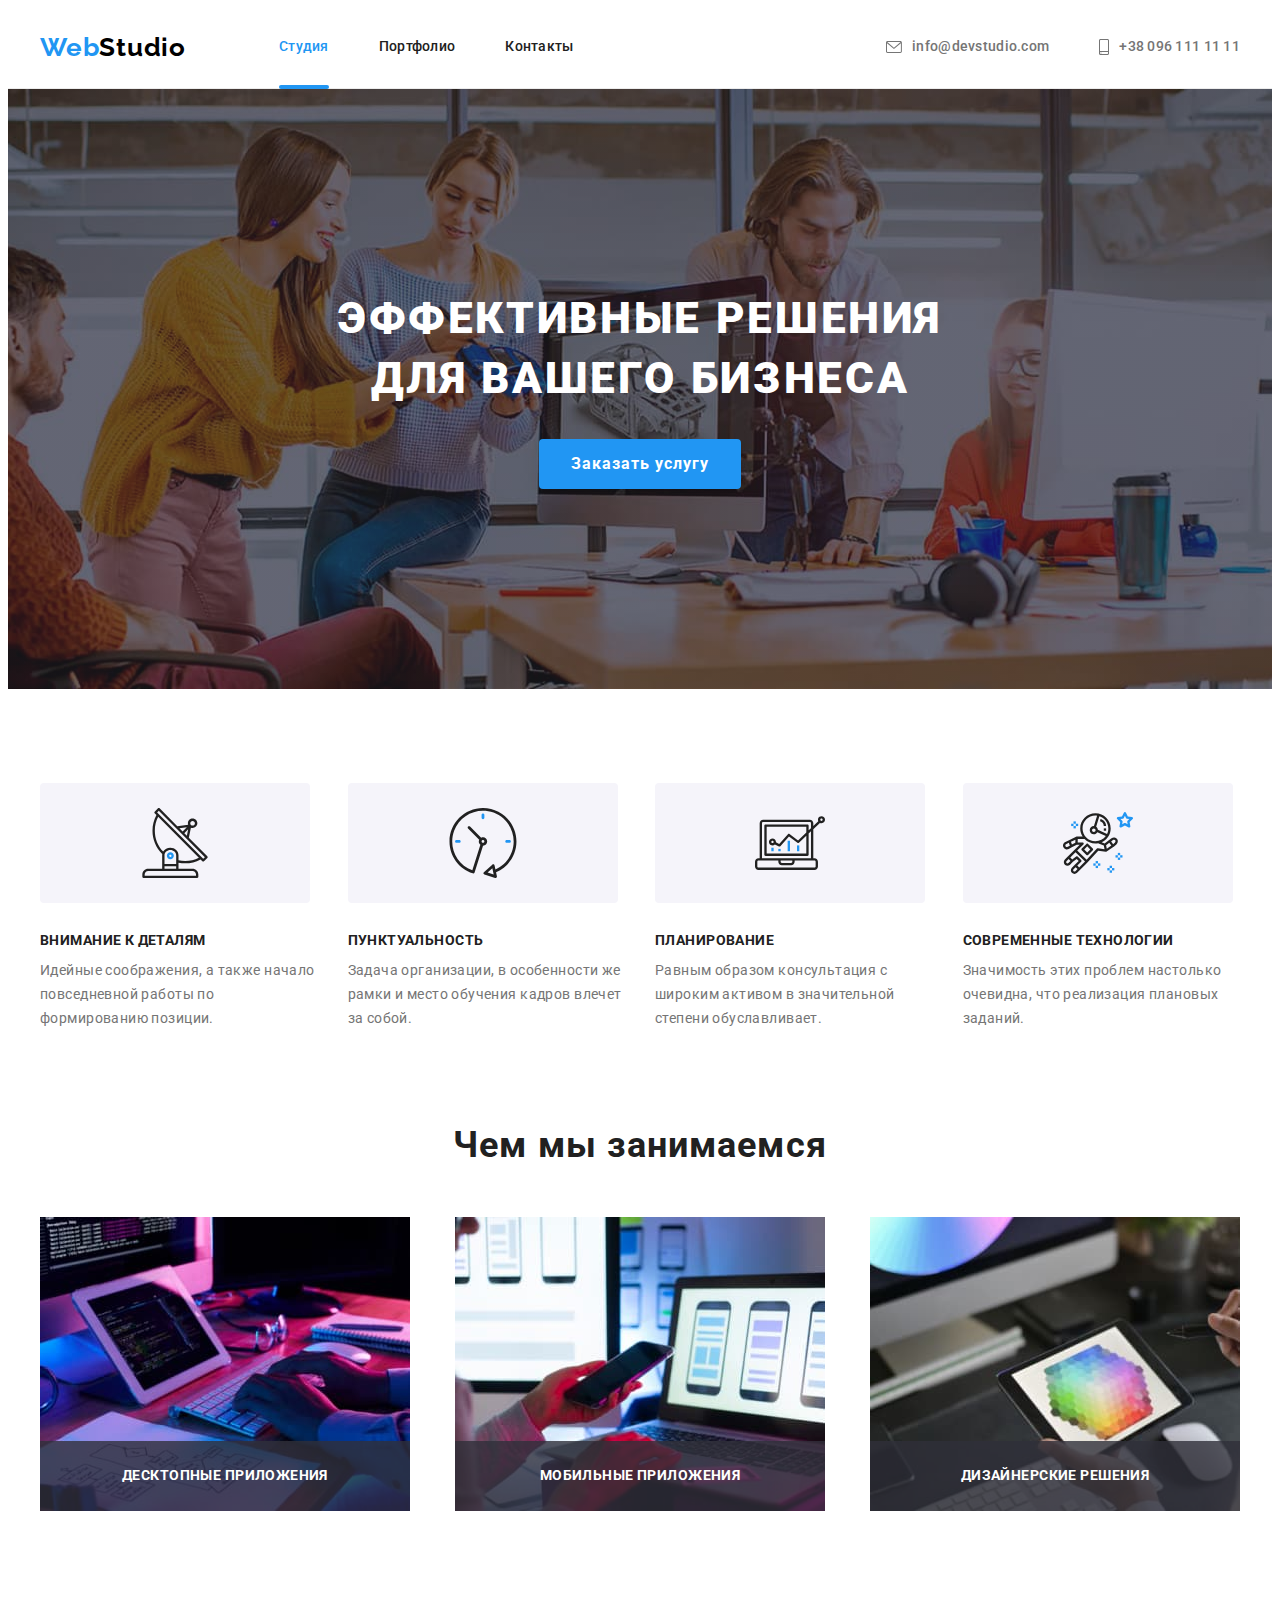
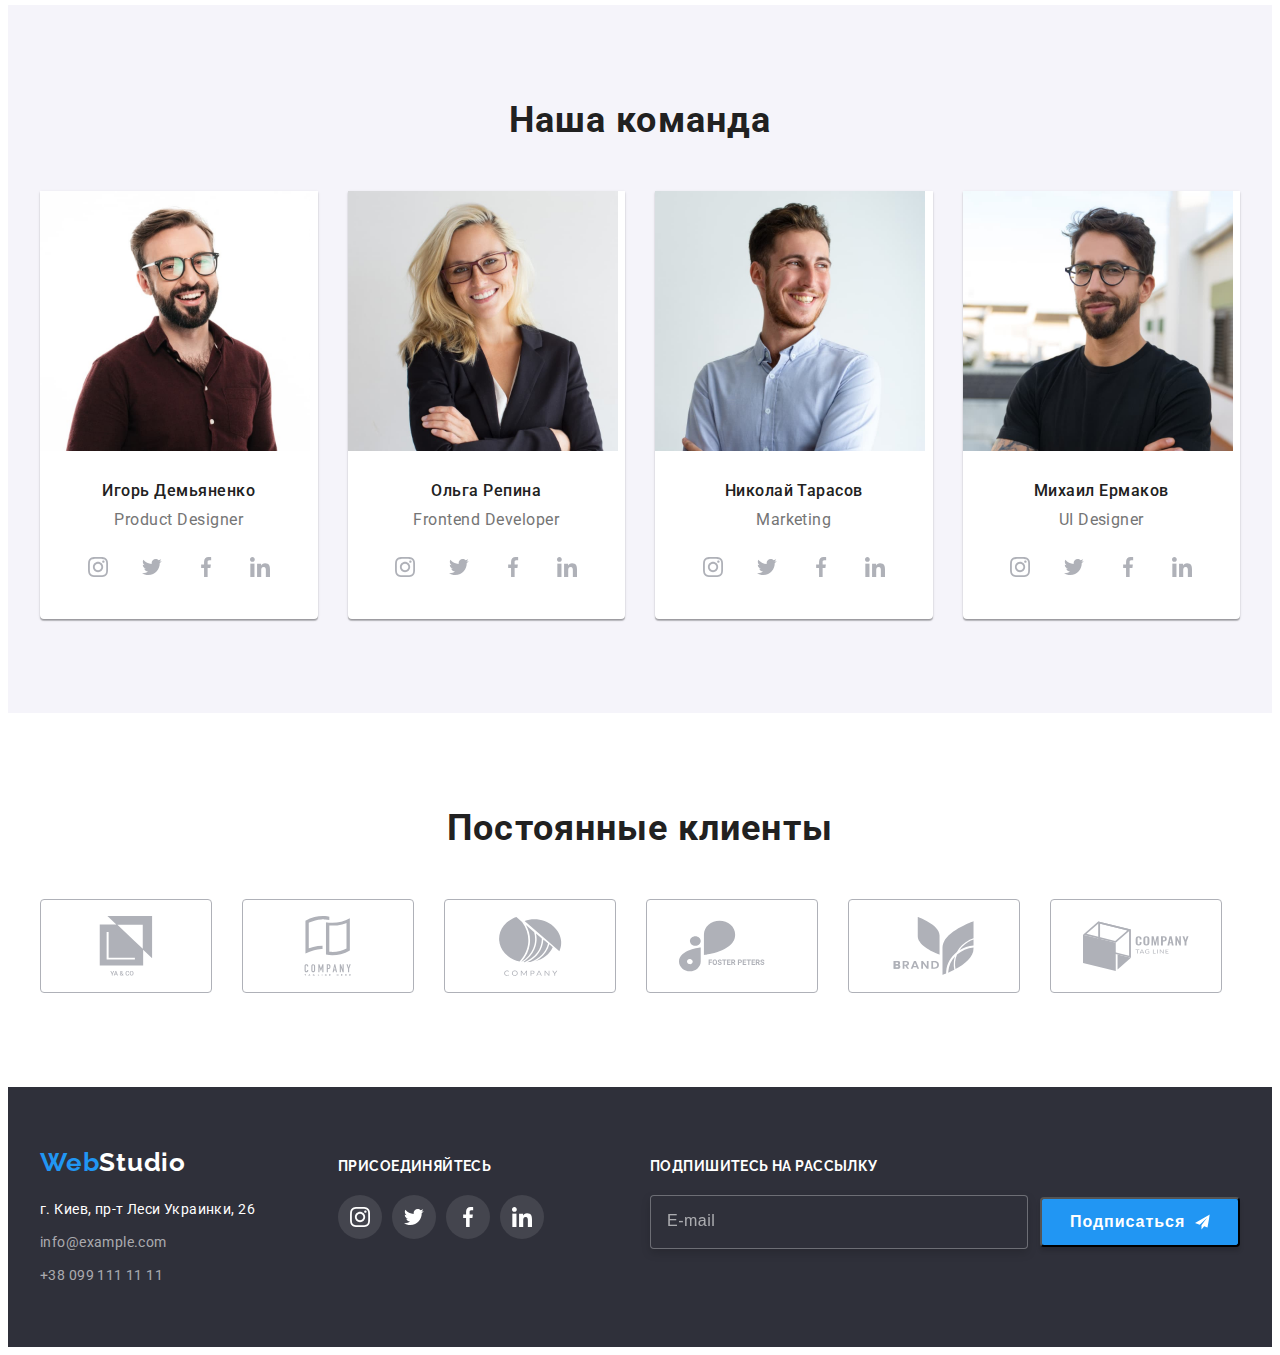
==== commit b4dbd213: "На проверку" ====
--- a/index.html
+++ b/index.html
@@ -419,7 +419,7 @@
 
     <!-- Backdrop -->
 
-    <div class="backdrop is-hidden*" data-modal>
+    <div class="backdrop is-hidden" data-modal>
         <div class="modal">
             <button type="button" class="modal-close-btn" data-modal-close>
                 <svg class="modal-close-btn-icon" width="18" height="18">
@@ -458,20 +458,17 @@
                 </label>
                 <label class="contact-form-field">
                     <span class="contact-form-field-title">Комментарий</span>
-                    <textarea
-                    class="contact-form-message"
-                    placeholder="Введите текст"
-                    name="user-message">
-                    </textarea>
+                    <textarea class="contact-form-message" placeholder="Введите текст" name="user-message"></textarea>
                 </label>
-                    <input
-                    class="contact-form-checkbox"
-                    type="checkbox"
-                    id="checkbox-policy">
+                <input
+                class="contact-form-checkbox visually-hidden"
+                type="checkbox"
+                id="checkbox-policy"
+                name="user-policy">
                 <label
                 class="contact-form-checkbox-label"
                 for="checkbox-policy">
-                    Соглашаюсь с рассылкой и принимаю<a href="">Условия договора</a>
+                Соглашаюсь с рассылкой и принимаю&nbsp;<a href="" class="contact-form-agree">Условия договора</a>
                 </label>
                 <button
                     class="contact-form-btn"
--- a/css/styles.css
+++ b/css/styles.css
@@ -814,12 +814,6 @@
     color: var(--third-color);
 }
 
-/* .footer-subcribe-form {
-    /* display: flex;
-    align-items: center;
-} */
-
-
 .footer-subcribe-elements {
     display: flex;
     align-items: center;
@@ -917,9 +911,9 @@
     box-shadow: 0px 1px 3px rgba(0, 0, 0, 0.12), 0px 1px 1px rgba(0, 0, 0, 0.14), 0px 2px 1px rgba(0, 0, 0, 0.2);
     border-radius: 4px; 
     
-    /* animation-name: scale;
+    animation-name: scale;
     animation-duration: 2000ms;
-    animation-timing-function: linear; */
+    animation-timing-function: linear;
 }
 
 @keyframes scale {
@@ -975,6 +969,12 @@
 /* ========== /BACKDROP ========== */
 
 /* ========== FORM ========== */
+
+
+.modal-close-btn:hover,
+.modal-close-btn:focus {
+    fill: var(--accent-color);
+}
 
 .modal-call {
     margin-bottom: 12px;
@@ -1040,7 +1040,92 @@
     transition: fill 250ms cubic-bezier(0.4, 0, 0.2, 1);
 }
 
-
+.contact-form-message {
+    padding: 12px 16px;
+
+    width: 100%;
+    height: 120px;
+    border: 1px solid rgba(33, 33, 33, 0.2);
+    border-radius: 4px;
+    resize: none;
+    transition: border-color 250ms cubic-bezier(0.4, 0, 0.2, 1);
+}
+
+.contact-form-message::placeholder {
+    font-weight: 400;
+    font-size: 14px;
+    line-height: 1.14;
+    letter-spacing: 0.01em;
+    color: rgba(117, 117, 117, 0.5);
+}
+
+.contact-form-message:focus {
+    outline: none;
+    border-color: var(--accent-color);
+}
+
+.contact-form-checkbox-label {
+    display: flex;
+    align-items: center;
+    flex-wrap: wrap;
+    margin-bottom: 20px;
+
+    font-weight: 400;
+    font-size: 14px;
+    line-height: 1.71;
+    letter-spacing: 0.03em;
+    color: var(--second-color);
+}
+
+.contact-form-checkbox-label::before {
+    display: block;
+    width: 16px;
+    height: 15px;
+    border: 2px solid #212121;
+    border-radius: 2px;
+    content: "";
+    cursor: pointer;
+    margin-right: 7px;
+}
+
+.contact-form-checkbox:checked + .contact-form-checkbox-label::before {
+    border: 2px solid var(--accent-color);
+    background-image: url(../images/modal-checkbox/icon-check.svg);
+}
+
+.contact-form-checkbox {
+    transition: border 250ms cubic-bezier(0.4, 0, 0.2, 1), background-image 250ms cubic-bezier(0.4, 0, 0.2, 1);
+}
+
+.contact-form-checkbox:focus + .contact-form-checkbox-label::before {
+    border: none;
+    background-image: url(../images/modal-checkbox/icon-check.svg);
+}
+
+.contact-form-agree {
+    color: var(--accent-color);
+}
+
+.contact-form-btn {
+    align-self: center;
+    width: 200px;
+    height: 50px;
+
+    font-weight: 700;
+    font-size: 16px;
+    line-height: 1.87;
+    color: var(--third-color);
+    background-color: var(--background-accent-color);
+    box-shadow: 0px 4px 4px rgba(0, 0, 0, 0.15);
+    border: none;
+    border-radius: 4px;
+    cursor: pointer;
+    transition: background-color 250ms cubic-bezier(0.4, 0, 0.2, 1);
+}
+
+.contact-form-btn:focus {
+    background-color: var(--background-second-color);
+}
 
 
 /* ========== /FORM ========== */
